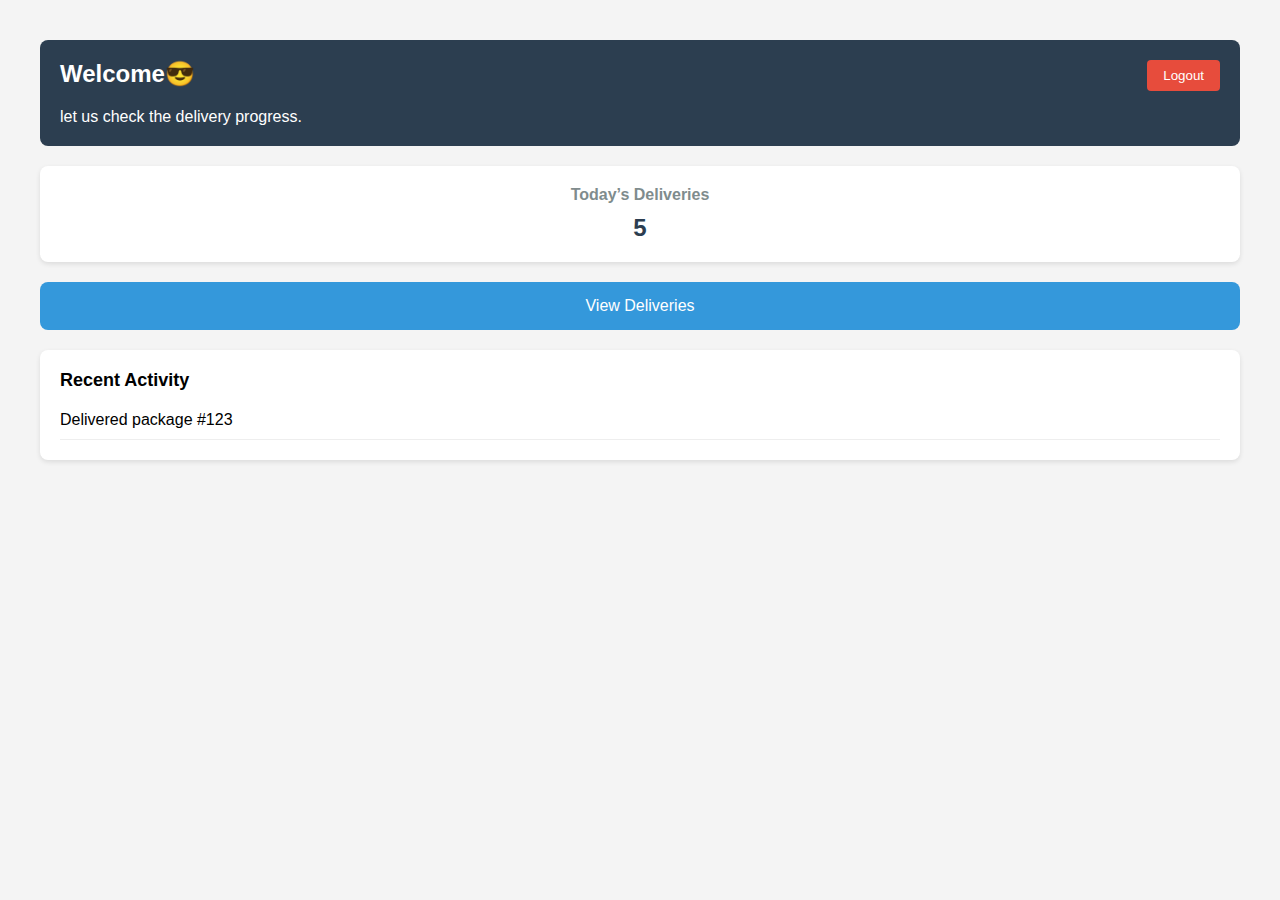
==== delivery.html @ e25d9541 "Initial commit for CMS project" ====
<!DOCTYPE html>
<html lang="en">
<head>
    <meta charset="UTF-8">
    <meta name="viewport" content="width=device-width, initial-scale=1.0">
    <title>CMS - Delivery</title>
    <link rel="stylesheet" href="allusers.css">
</head>
<body>
    <div class="dashboard">
        <header class="welcome">
            <h1 id="welcome-message"hello delivery guy welcome🚚🚚!></h1>
                <h2></h2>let us check the delivery progress. </h2>
            <button class="logout-btn">Logout</button>
        </header>
        <section class="stats">
            <div class="stat-card"><h3>Today’s Deliveries</h3><p id="today-deliveries">5</p></div>
        </section>
        <section class="actions">
            <button class="action-btn" onclick="viewDeliveries()">View Deliveries</button>
        </section>
        <section class="activity-feed">
            <h2>Recent Activity</h2>
            <ul id="activity-list"></ul>
        </section>
    </div>
    <script src="delivery.js"></script>
</body>
</html>
---- allusers.css ----
body { font-family: Arial, sans-serif; margin: 0; padding: 0; background-color: #f4f4f4; }
.dashboard { max-width: 1200px; margin: 20px auto; padding: 20px; }
.welcome { background-color: #2c3e50; color: white; padding: 20px; border-radius: 8px; position: relative; }
.welcome h1 { margin: 0; font-size: 24px; }
.logout-btn { position: absolute; top: 20px; right: 20px; padding: 8px 16px; background-color: #e74c3c; color: white; border: none; border-radius: 4px; cursor: pointer; }
.stats { display: flex; gap: 20px; margin: 20px 0; }
.stat-card { flex: 1; background-color: white; padding: 20px; border-radius: 8px; text-align: center; box-shadow: 0 2px 5px rgba(0,0,0,0.1); }
.stat-card h3 { margin: 0; font-size: 16px; color: #7f8c8d; }
.stat-card p { margin: 10px 0 0; font-size: 24px; font-weight: bold; color: #2c3e50; }
.actions { display: flex; gap: 20px; margin: 20px 0; }
.action-btn { flex: 1; padding: 15px; font-size: 16px; background-color: #3498db; color: white; border: none; border-radius: 8px; cursor: pointer; }
.action-btn:hover { background-color: #2980b9; }
.activity-feed { background-color: white; padding: 20px; border-radius: 8px; box-shadow: 0 2px 5px rgba(0,0,0,0.1); }
.activity-feed h2 { margin: 0 0 10px; font-size: 18px; }
.activity-feed ul { list-style: none; padding: 0; margin: 0; }
.activity-feed li { padding: 10px 0; border-bottom: 1px solid #eee; }
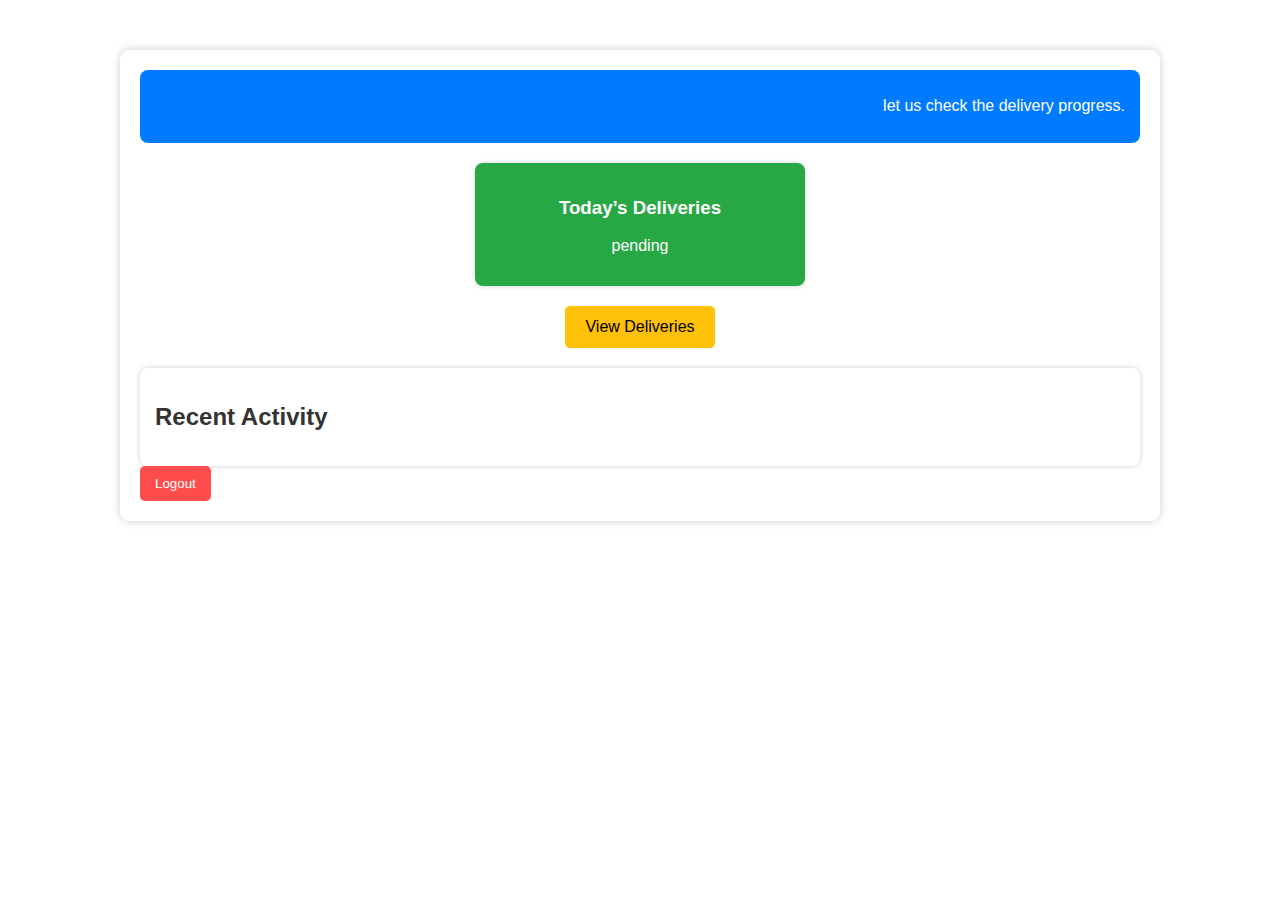
==== commit f14b2776: "Updated files" ====
--- a/delivery.html
+++ b/delivery.html
@@ -4,17 +4,20 @@
     <meta charset="UTF-8">
     <meta name="viewport" content="width=device-width, initial-scale=1.0">
     <title>CMS - Delivery</title>
-    <link rel="stylesheet" href="allusers.css">
+    <link rel="stylesheet" href="delivery.css">
 </head>
 <body>
     <div class="dashboard">
         <header class="welcome">
-            <h1 id="welcome-message"hello delivery guy welcome🚚🚚!></h1>
+            <h1 id="welcome-mebody {
+    background-image: url('images/delivery.jpg');
+}
+ssage"hello delivery guy welcome🚚🚚!></h1>
                 <h2></h2>let us check the delivery progress. </h2>
-            <button class="logout-btn">Logout</button>
+           
         </header>
         <section class="stats">
-            <div class="stat-card"><h3>Today’s Deliveries</h3><p id="today-deliveries">5</p></div>
+            <div class="stat-card"><h3>Today’s Deliveries</h3><p id="today-deliveries">pending</p></div>
         </section>
         <section class="actions">
             <button class="action-btn" onclick="viewDeliveries()">View Deliveries</button>
@@ -23,6 +26,7 @@
             <h2>Recent Activity</h2>
             <ul id="activity-list"></ul>
         </section>
+        <button class="logout-btn">Logout</button>
     </div>
     <script src="delivery.js"></script>
 </body>
--- a/delivery.css
+++ b/delivery.css
@@ -0,0 +1,132 @@
+/* Global Styles */
+body {
+    font-family: Arial, sans-serif;
+    margin: 0;
+    padding: 0;
+    background-image: url('images/delivery-bg.jpg'); /* Hakikisha picha ipo kwenye folder sahihi */
+    background-size: cover;
+    background-position: center;
+    background-attachment: fixed; /* Image ibaki static wakati user anascroll */
+}
+
+/* Dashboard Container */
+.dashboard {
+    width: 80%;
+    max-width: 1000px;
+    margin: 50px auto;
+    background: rgba(255, 255, 255, 0.9); /* Kidogo transparent ili background ionekane */
+    padding: 20px;
+    border-radius: 10px;
+    box-shadow: 0px 0px 10px rgba(0, 0, 0, 0.2);
+}
+
+/* Header */
+.welcome {
+    display: flex;
+    justify-content: space-between;
+    align-items: center;
+    background: #007bff;
+    color: white;
+    padding: 15px;
+    border-radius: 8px;
+}
+
+.logout-btn {
+    background: #ff4d4d;
+    color: white;
+    border: none;
+    padding: 10px 15px;
+    cursor: pointer;
+    border-radius: 5px;
+}
+
+.logout-btn:hover {
+    background: #cc0000;
+}
+
+/* Stats Section */
+.stats {
+    display: flex;
+    justify-content: space-around;
+    margin: 20px 0;
+}
+
+.stat-card {
+    background: #28a745;
+    color: white;
+    padding: 15px;
+    border-radius: 8px;
+    text-align: center;
+    width: 30%;
+    box-shadow: 0px 0px 5px rgba(0, 0, 0, 0.2);
+}
+
+/* Actions Section */
+.actions {
+    text-align: center;
+    margin-bottom: 20px;
+}
+
+.action-btn {
+    background: #ffc107;
+    color: black;
+    border: none;
+    padding: 12px 20px;
+    cursor: pointer;
+    font-size: 16px;
+    border-radius: 5px;
+}
+
+.action-btn:hover {
+    background: #e0a800;
+}
+
+/* Activity Feed */
+.activity-feed {
+    background: white;
+    padding: 15px;
+    border-radius: 8px;
+    box-shadow: 0px 0px 5px rgba(0, 0, 0, 0.2);
+}
+
+.activity-feed h2 {
+    color: #333;
+}
+
+#activity-list {
+    list-style: none;
+    padding: 0;
+}
+
+#activity-list li {
+    background: #f8f9fa;
+    padding: 10px;
+    margin: 5px 0;
+    border-radius: 5px;
+    border-left: 5px solid #007bff;
+}
+
+/* Responsive Design */
+@media (max-width: 768px) {
+    .dashboard {
+        width: 95%;
+    }
+    
+    .stats {
+        flex-direction: column;
+        align-items: center;
+    }
+    
+    .stat-card {
+        width: 80%;
+        margin-bottom: 10px;
+    }
+}
+.container {
+    width: 100%;
+    height: 500px;
+    background-image: url('images/section-bg.jpg');
+    background-size: cover;
+    background-position: center;
+    background-repeat: no-repeat;
+}
